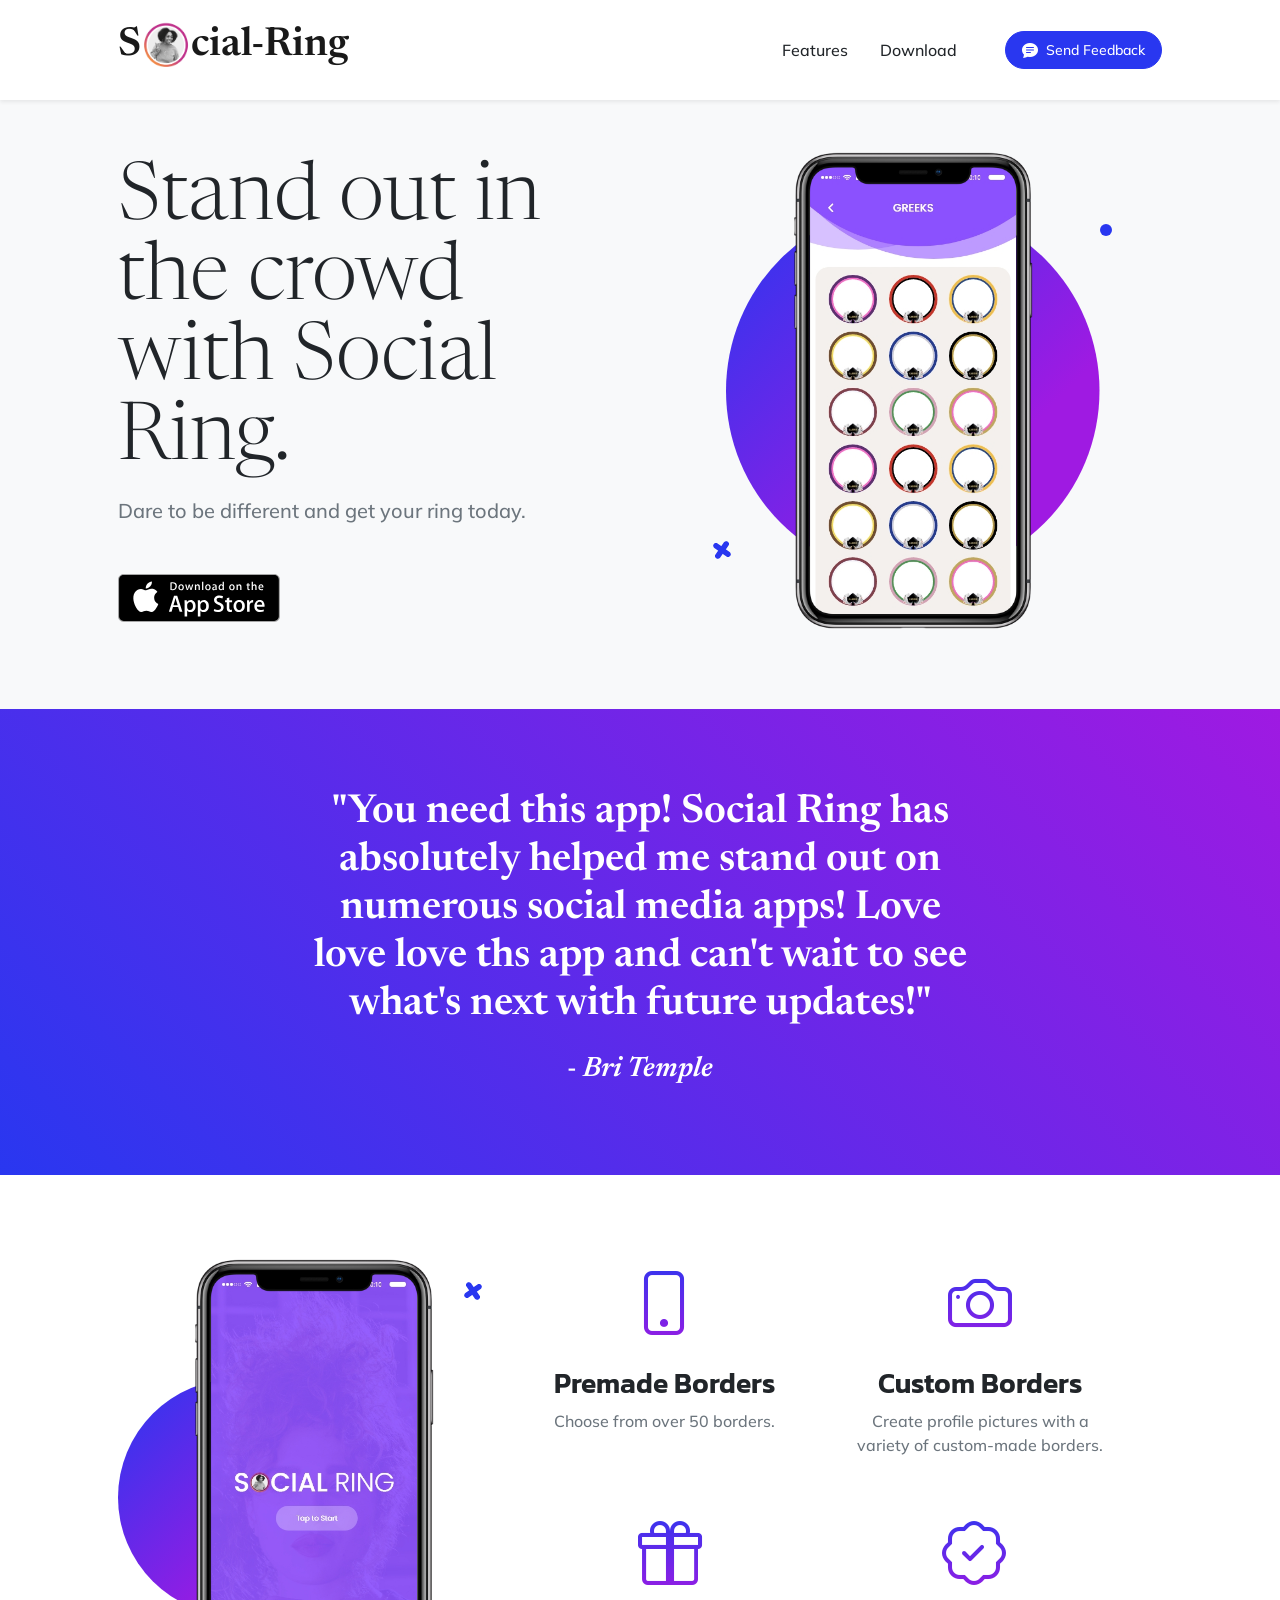
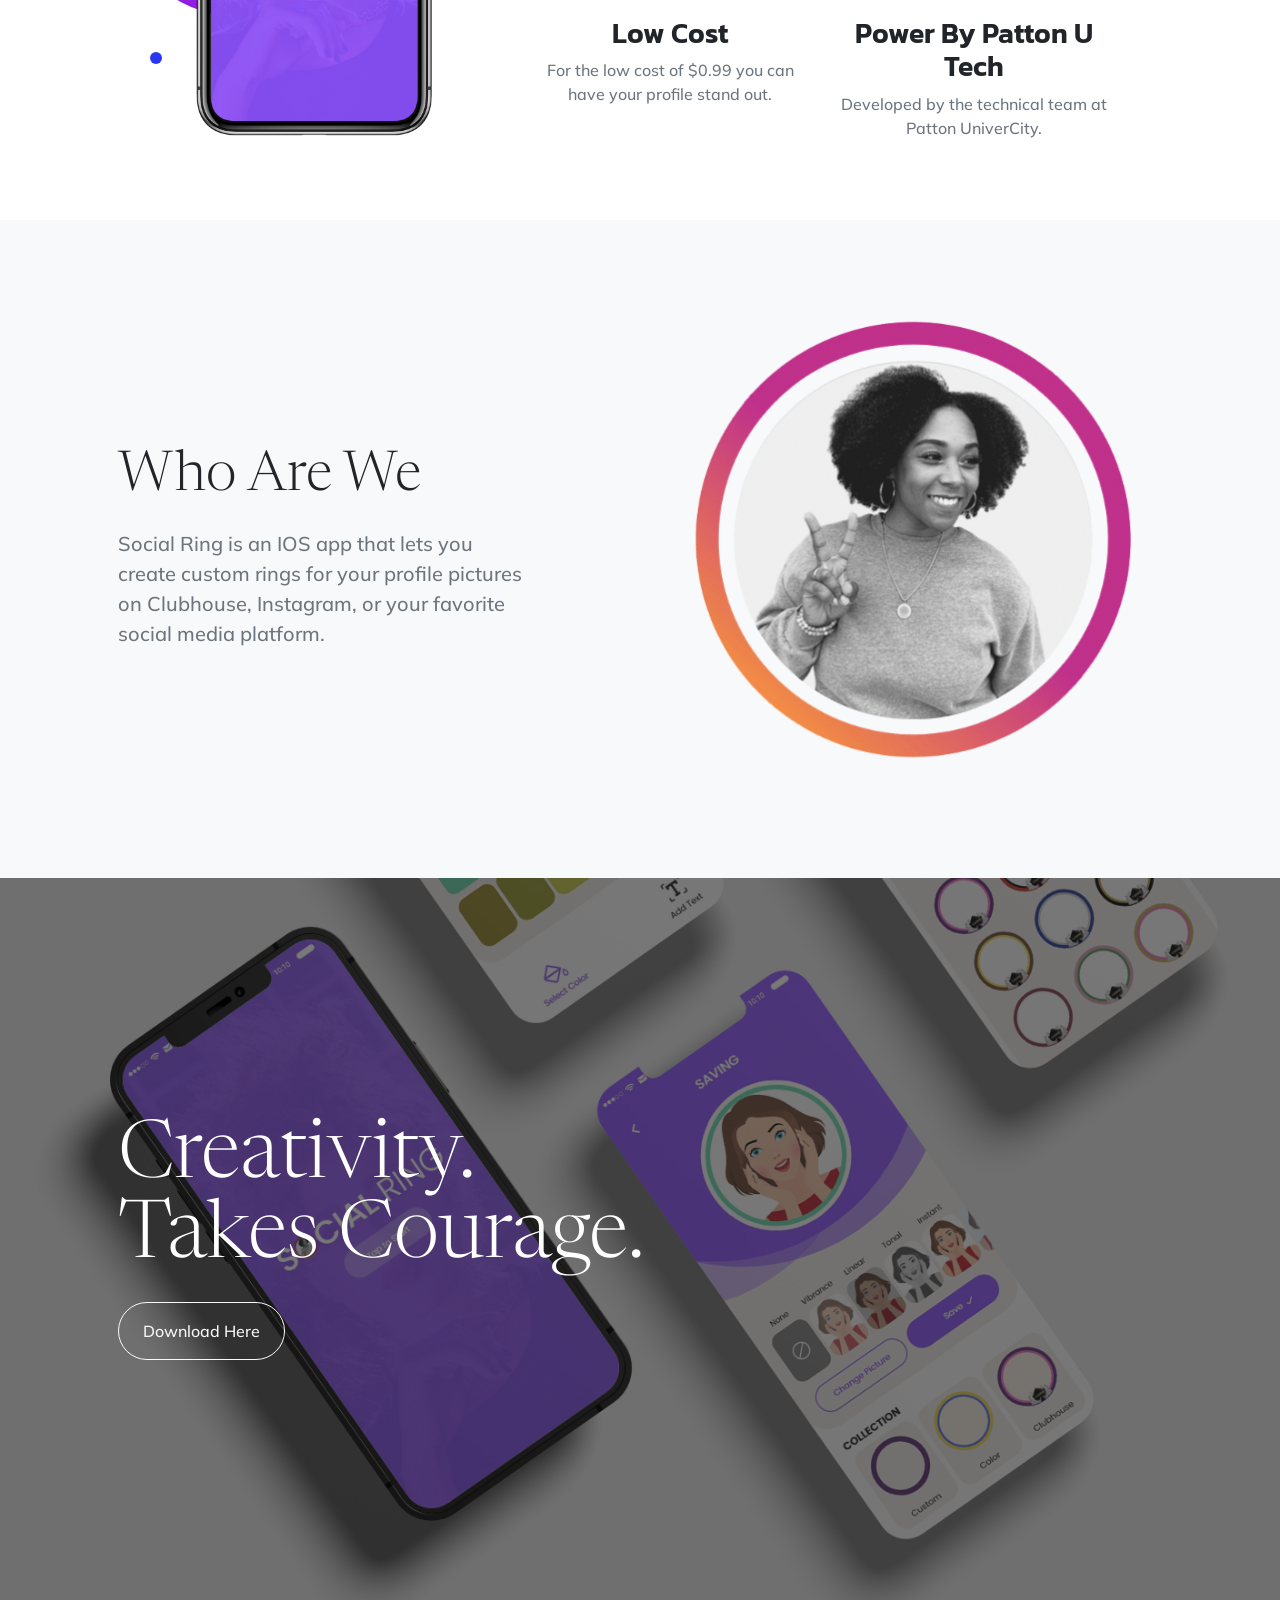
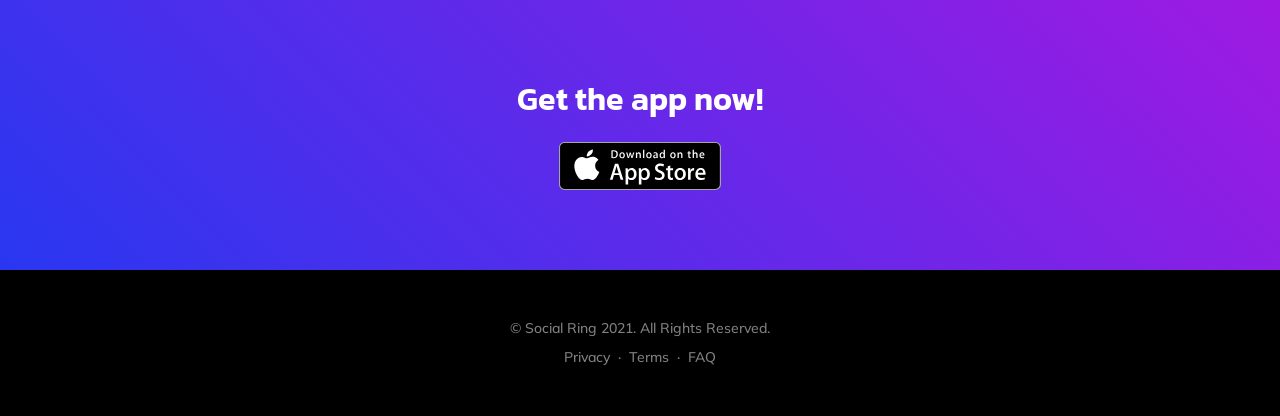
==== index.html @ 3c89b067 "Adj homepage" ====
<!DOCTYPE html>
<html lang="en">
    <head>
        <meta charset="utf-8" />
        <meta name="viewport" content="width=device-width, initial-scale=1, shrink-to-fit=no" />
        <meta name="description" content="Social Ring is an IOS app that lets you create custom rings for your profile pictures on Clubhouse, Instagram, or your favorite social media platform." />
        <meta name="author" content="Patton UniverCity" />
        <title>Social Ring</title>
        <link rel="icon" type="image/x-icon" href="assets/favicon.ico" />
        <!-- Bootstrap icons-->
        <link href="https://cdn.jsdelivr.net/npm/bootstrap-icons@1.5.0/font/bootstrap-icons.css" rel="stylesheet" />
        <!-- Google fonts-->
        <link rel="preconnect" href="https://fonts.gstatic.com" />
        <link href="https://fonts.googleapis.com/css2?family=Newsreader:ital,wght@0,600;1,600&amp;display=swap" rel="stylesheet" />
        <link href="https://fonts.googleapis.com/css2?family=Mulish:ital,wght@0,300;0,500;0,600;0,700;1,300;1,500;1,600;1,700&amp;display=swap" rel="stylesheet" />
        <link href="https://fonts.googleapis.com/css2?family=Kanit:ital,wght@0,400;1,400&amp;display=swap" rel="stylesheet" />
        <!-- Core theme CSS (includes Bootstrap)-->
        <link href="css/styles.css" rel="stylesheet" />
    </head>
    <body id="page-top">
        <!-- Navigation-->
        <nav class="navbar navbar-expand-lg navbar-light fixed-top shadow-sm" id="mainNav">
            <div class="container px-5">
                <a class="navbar-brand fw-bold" href="#page-top">
                    <h1 class="title">S<span><img class="ring" src="/assets/img/social-logo.png" alt="ring" width="50rem"></span>cial-Ring</h1>
                </a>
                <button class="navbar-toggler" type="button" data-bs-toggle="collapse" data-bs-target="#navbarResponsive" aria-controls="navbarResponsive" aria-expanded="false" aria-label="Toggle navigation">
                    Menu
                    <i class="bi-list"></i>
                </button>
                <div class="collapse navbar-collapse" id="navbarResponsive">
                    <ul class="navbar-nav ms-auto me-4 my-3 my-lg-0">
                        <li class="nav-item"><a class="nav-link me-lg-3" href="#features">Features</a></li>
                        <li class="nav-item"><a class="nav-link me-lg-3" href="#download">Download</a></li>
                    </ul>
                    <button class="btn btn-primary rounded-pill px-3 mb-2 mb-lg-0" data-bs-toggle="modal" data-bs-target="#feedbackModal">
                        <span class="d-flex align-items-center">
                            <i class="bi-chat-text-fill me-2"></i>
                            <span class="small">Send Feedback</span>
                        </span>
                    </button>
                </div>
            </div>
        </nav>
        <!-- Mashead header-->
        <header class="masthead">
            <div class="container px-5">
                <div class="row gx-5 align-items-center">
                    <div class="col-lg-6">
                        <!-- Mashead text and app badges-->
                        <div class="mb-5 mb-lg-0 text-center text-lg-start">
                            <h1 class="display-1 lh-1 mb-3">Stand out in the crowd with Social Ring.</h1>
                            <p class="lead fw-normal text-muted mb-5">Dare to be different and get your ring today.</p>
                            <div class="d-flex flex-column flex-lg-row align-items-center">
                                <a href="https://apps.apple.com/us/app/social-ring/id1551446005"><img class="app-badge" src="assets/img/app-store-badge.svg" alt="download button" /></a>
                            </div>
                        </div>
                    </div>
                    <div class="col-lg-6">
                        <!-- Masthead device mockup feature-->
                        <div class="masthead-device-mockup">
                            <svg class="circle" viewBox="0 0 100 100" xmlns="http://www.w3.org/2000/svg">
                                <defs>
                                    <linearGradient id="circleGradient" gradientTransform="rotate(45)">
                                        <stop class="gradient-start-color" offset="0%"></stop>
                                        <stop class="gradient-end-color" offset="100%"></stop>
                                    </linearGradient>
                                </defs>
                                <circle cx="50" cy="50" r="50"></circle></svg
                            ><svg class="shape-1 d-none d-sm-block" viewBox="0 0 240.83 240.83" xmlns="http://www.w3.org/2000/svg">
                                <rect x="-32.54" y="78.39" width="305.92" height="84.05" rx="42.03" transform="translate(120.42 -49.88) rotate(45)"></rect>
                                <rect x="-32.54" y="78.39" width="305.92" height="84.05" rx="42.03" transform="translate(-49.88 120.42) rotate(-45)"></rect></svg
                            ><svg class="shape-2 d-none d-sm-block" viewBox="0 0 100 100" xmlns="http://www.w3.org/2000/svg"><circle cx="50" cy="50" r="50"></circle></svg>
                            <div class="device-wrapper">
                                <div class="device" data-device="iPhoneX" data-orientation="portrait" data-color="black">
                                    <div class="screen bg-black">
                                        <!-- PUT CONTENTS HERE:-->
                                        <!-- * * This can be a video, image, or just about anything else.-->
                                        <!-- * * Set the max width of your media to 100% and the height to-->
                                        <!-- * * 100% like the demo example below.-->
                                        <img src="/assets/img/greeks.jpg" alt="greeks category" style="max-width: 100%; height: 100%">
                                        <!-- <video muted="muted" autoplay="" loop="" style="max-width: 100%; height: 100%"><source src="assets/img/demo-screen.mp4" type="video/mp4" /></video> -->
                                    </div>
                                </div>
                            </div>
                        </div>
                    </div>
                </div>
            </div>
        </header>
        <!-- Quote/testimonial aside-->
        <aside class="text-center bg-gradient-primary-to-secondary">
            <div class="container px-5">
                <div class="row gx-5 justify-content-center">
                    <div class="col-xl-8">
                        <div class="h2 fs-1 text-white mb-4">"You need this app! Social Ring has absolutely helped me stand out on numerous social media apps! Love love love ths app and can't wait to see what's next with future updates!"</div>
                        <!-- <img src="assets/img/tnw-logo.svg" alt="..." style="height: 3rem" /> -->
                        <h3 class="text-white">-<em> Bri Temple</em></h3>
                    </div>
                </div>
            </div>
        </aside>
        <!-- App features section-->
        <section id="features">
            <div class="container px-5">
                <div class="row gx-5 align-items-center">
                    <div class="col-lg-8 order-lg-1 mb-5 mb-lg-0">
                        <div class="container-fluid px-5">
                            <div class="row gx-5">
                                <div class="col-md-6 mb-5">
                                    <!-- Feature item-->
                                    <div class="text-center">
                                        <i class="bi-phone icon-feature text-gradient d-block mb-3"></i>
                                        <h3 class="font-alt">Premade Borders</h3>
                                        <p class="text-muted mb-0">Choose from over 50 borders.</p>
                                    </div>
                                </div>
                                <div class="col-md-6 mb-5">
                                    <!-- Feature item-->
                                    <div class="text-center">
                                        <i class="bi-camera icon-feature text-gradient d-block mb-3"></i>
                                        <h3 class="font-alt">Custom Borders</h3>
                                        <p class="text-muted mb-0">Create profile pictures with a variety of custom-made borders.</p>
                                    </div>
                                </div>
                            </div>
                            <div class="row">
                                <div class="col-md-6 mb-5 mb-md-0">
                                    <!-- Feature item-->
                                    <div class="text-center">
                                        <i class="bi-gift icon-feature text-gradient d-block mb-3"></i>
                                        <h3 class="font-alt">Low Cost</h3>
                                        <p class="text-muted mb-0">For the low cost of $0.99 you can have your profile stand out.</p>
                                    </div>
                                </div>
                                <div class="col-md-6">
                                    <!-- Feature item-->
                                    <div class="text-center">
                                        <i class="bi-patch-check icon-feature text-gradient d-block mb-3"></i>
                                        <h3 class="font-alt">Power By Patton U Tech</h3>
                                        <p class="text-muted mb-0">Developed by the technical team at Patton UniverCity.</p>
                                    </div>
                                </div>
                            </div>
                        </div>
                    </div>
                    <div class="col-lg-4 order-lg-0">
                        <!-- Features section device mockup-->
                        <div class="features-device-mockup">
                            <svg class="circle" viewBox="0 0 100 100" xmlns="http://www.w3.org/2000/svg">
                                <defs>
                                    <linearGradient id="circleGradient" gradientTransform="rotate(45)">
                                        <stop class="gradient-start-color" offset="0%"></stop>
                                        <stop class="gradient-end-color" offset="100%"></stop>
                                    </linearGradient>
                                </defs>
                                <circle cx="50" cy="50" r="50"></circle></svg
                            ><svg class="shape-1 d-none d-sm-block" viewBox="0 0 240.83 240.83" xmlns="http://www.w3.org/2000/svg">
                                <rect x="-32.54" y="78.39" width="305.92" height="84.05" rx="42.03" transform="translate(120.42 -49.88) rotate(45)"></rect>
                                <rect x="-32.54" y="78.39" width="305.92" height="84.05" rx="42.03" transform="translate(-49.88 120.42) rotate(-45)"></rect></svg
                            ><svg class="shape-2 d-none d-sm-block" viewBox="0 0 100 100" xmlns="http://www.w3.org/2000/svg"><circle cx="50" cy="50" r="50"></circle></svg>
                            <div class="device-wrapper">
                                <div class="device" data-device="iPhoneX" data-orientation="portrait" data-color="black">
                                    <div class="screen bg-black">
                                        <!-- PUT CONTENTS HERE:-->
                                        <!-- * * This can be a video, image, or just about anything else.-->
                                        <!-- * * Set the max width of your media to 100% and the height to-->
                                        <!-- * * 100% like the demo example below.-->
                                        <img src="/assets/img/splash.jpg" style="max-width: 100%; height: 100%" alt="splash page">
                                        <!-- <video muted="muted" autoplay="" loop="" style="max-width: 100%; height: 100%"><source src="assets/img/demo-screen.mp4" type="video/mp4" /></video> -->
                                    </div>
                                </div>
                            </div>
                        </div>
                    </div>
                </div>
            </div>
        </section>
        <!-- Basic features section-->
        <section class="bg-light">
            <div class="container px-5">
                <div class="row gx-5 align-items-center justify-content-center justify-content-lg-between">
                    <div class="col-12 col-lg-5">
                        <h2 class="display-4 lh-1 mb-4">Who Are We</h2>
                        <p class="lead fw-normal text-muted mb-5 mb-lg-0">Social Ring is an IOS app that lets you create custom rings for your profile pictures on Clubhouse, Instagram, or your favorite social media platform.</p>
                    </div>
                    <div class="col-sm-8 col-md-6">
                        <div class="px-5 px-sm-0"><img class="img-fluid rounded-circle" src="/assets/img/social-logo.png" alt="Logo" /></div>
                    </div>
                </div>
            </div>
        </section>
        <!-- Call to action section-->
        <section class="cta">
            <div class="cta-content">
                <div class="container px-5">
                    <h2 class="text-white display-1 lh-1 mb-4">
                        Creativity.
                        <br />
                        Takes Courage.
                    </h2>
                    <a class="btn btn-outline-light py-3 px-4 rounded-pill" href="https://apps.apple.com/us/app/social-ring/id1551446005" target="_blank">Download Here</a>
                </div>
            </div>
        </section>
        <!-- App badge section-->
        <section class="bg-gradient-primary-to-secondary" id="download">
            <div class="container px-5">
                <h2 class="text-center text-white font-alt mb-4">Get the app now!</h2>
                <div class="d-flex flex-column flex-lg-row align-items-center justify-content-center">
                    <a href="https://apps.apple.com/us/app/social-ring/id1551446005"><img class="app-badge" src="assets/img/app-store-badge.svg" alt="..." /></a>
                </div>
            </div>
        </section>
        <!-- Footer-->
        <footer class="bg-black text-center py-5">
            <div class="container px-5">
                <div class="text-white-50 small">
                    <div class="mb-2">&copy; Social Ring 2021. All Rights Reserved.</div>
                    <a href="policy.html">Privacy</a>
                    <span class="mx-1">&middot;</span>
                    <a href="terms.html">Terms</a>
                    <span class="mx-1">&middot;</span>
                    <a href="#!">FAQ</a>
                </div>
            </div>
        </footer>
        <!-- Feedback Modal-->
        <div class="modal fade" id="feedbackModal" tabindex="-1" aria-labelledby="feedbackModalLabel" aria-hidden="true">
            <div class="modal-dialog modal-dialog-centered">
                <div class="modal-content">
                    <div class="modal-header bg-gradient-primary-to-secondary p-4">
                        <h5 class="modal-title font-alt text-white" id="feedbackModalLabel">Send feedback</h5>
                        <button class="btn-close btn-close-white" type="button" data-bs-dismiss="modal" aria-label="Close"></button>
                    </div>
                    <div class="modal-body border-0 p-4">
                        <form id="contactForm" data-sb-form-api-token="API_TOKEN">
                            <!-- Name input-->
                            <div class="form-floating mb-3">
                                <input class="form-control" id="name" type="text" placeholder="Enter your name..." data-sb-validations="required" />
                                <label for="name">Full name</label>
                                <div class="invalid-feedback" data-sb-feedback="name:required">A name is required.</div>
                            </div>
                            <!-- Email address input-->
                            <div class="form-floating mb-3">
                                <input class="form-control" id="email" type="email" placeholder="name@example.com" data-sb-validations="required,email" />
                                <label for="email">Email address</label>
                                <div class="invalid-feedback" data-sb-feedback="email:required">An email is required.</div>
                                <div class="invalid-feedback" data-sb-feedback="email:email">Email is not valid.</div>
                            </div>
                            <!-- Phone number input-->
                            <div class="form-floating mb-3">
                                <input class="form-control" id="phone" type="tel" placeholder="(123) 456-7890" data-sb-validations="required" />
                                <label for="phone">Phone number</label>
                                <div class="invalid-feedback" data-sb-feedback="phone:required">A phone number is required.</div>
                            </div>
                            <!-- Message input-->
                            <div class="form-floating mb-3">
                                <textarea class="form-control" id="message" type="text" placeholder="Enter your message here..." style="height: 10rem" data-sb-validations="required"></textarea>
                                <label for="message">Message</label>
                                <div class="invalid-feedback" data-sb-feedback="message:required">A message is required.</div>
                            </div>
                            <!-- Submit success message-->
                            <!---->
                            <!-- This is what your users will see when the form-->
                            <!-- has successfully submitted-->
                            <div class="d-none" id="submitSuccessMessage">
                                <div class="text-center mb-3">
                                    <div class="fw-bolder">Form submission successful!</div>
                                    To activate this form, sign up at
                                    <br />
                                    <a href=""></a>
                                </div>
                            </div>
                            <!-- Submit error message-->
                            <!---->
                            <!-- This is what your users will see when there is-->
                            <!-- an error submitting the form-->
                            <div class="d-none" id="submitErrorMessage"><div class="text-center text-danger mb-3">Error sending message!</div></div>
                            <!-- Submit Button-->
                            <div class="d-grid"><button class="btn btn-primary rounded-pill btn-lg disabled" id="submitButton" type="submit">Submit</button></div>
                        </form>
                    </div>
                </div>
            </div>
        </div>
        <!-- Bootstrap core JS-->
        <script src="https://cdn.jsdelivr.net/npm/bootstrap@5.0.2/dist/js/bootstrap.bundle.min.js"></script>
        <!-- Core theme JS-->
        <script src="js/scripts.js"></script>
        <!-- * * * * * * * * * * * * * * * * * * * * * * * * * * * * * * * * * * * * * * * *-->
        <!-- * *                               SB Forms JS                               * *-->
        <!-- * * Activate your form at https://startbootstrap.com/solution/contact-forms * *-->
        <!-- * * * * * * * * * * * * * * * * * * * * * * * * * * * * * * * * * * * * * * * *-->
        <script src="https://cdn.startbootstrap.com/sb-forms-latest.js"></script>
    </body>
</html>
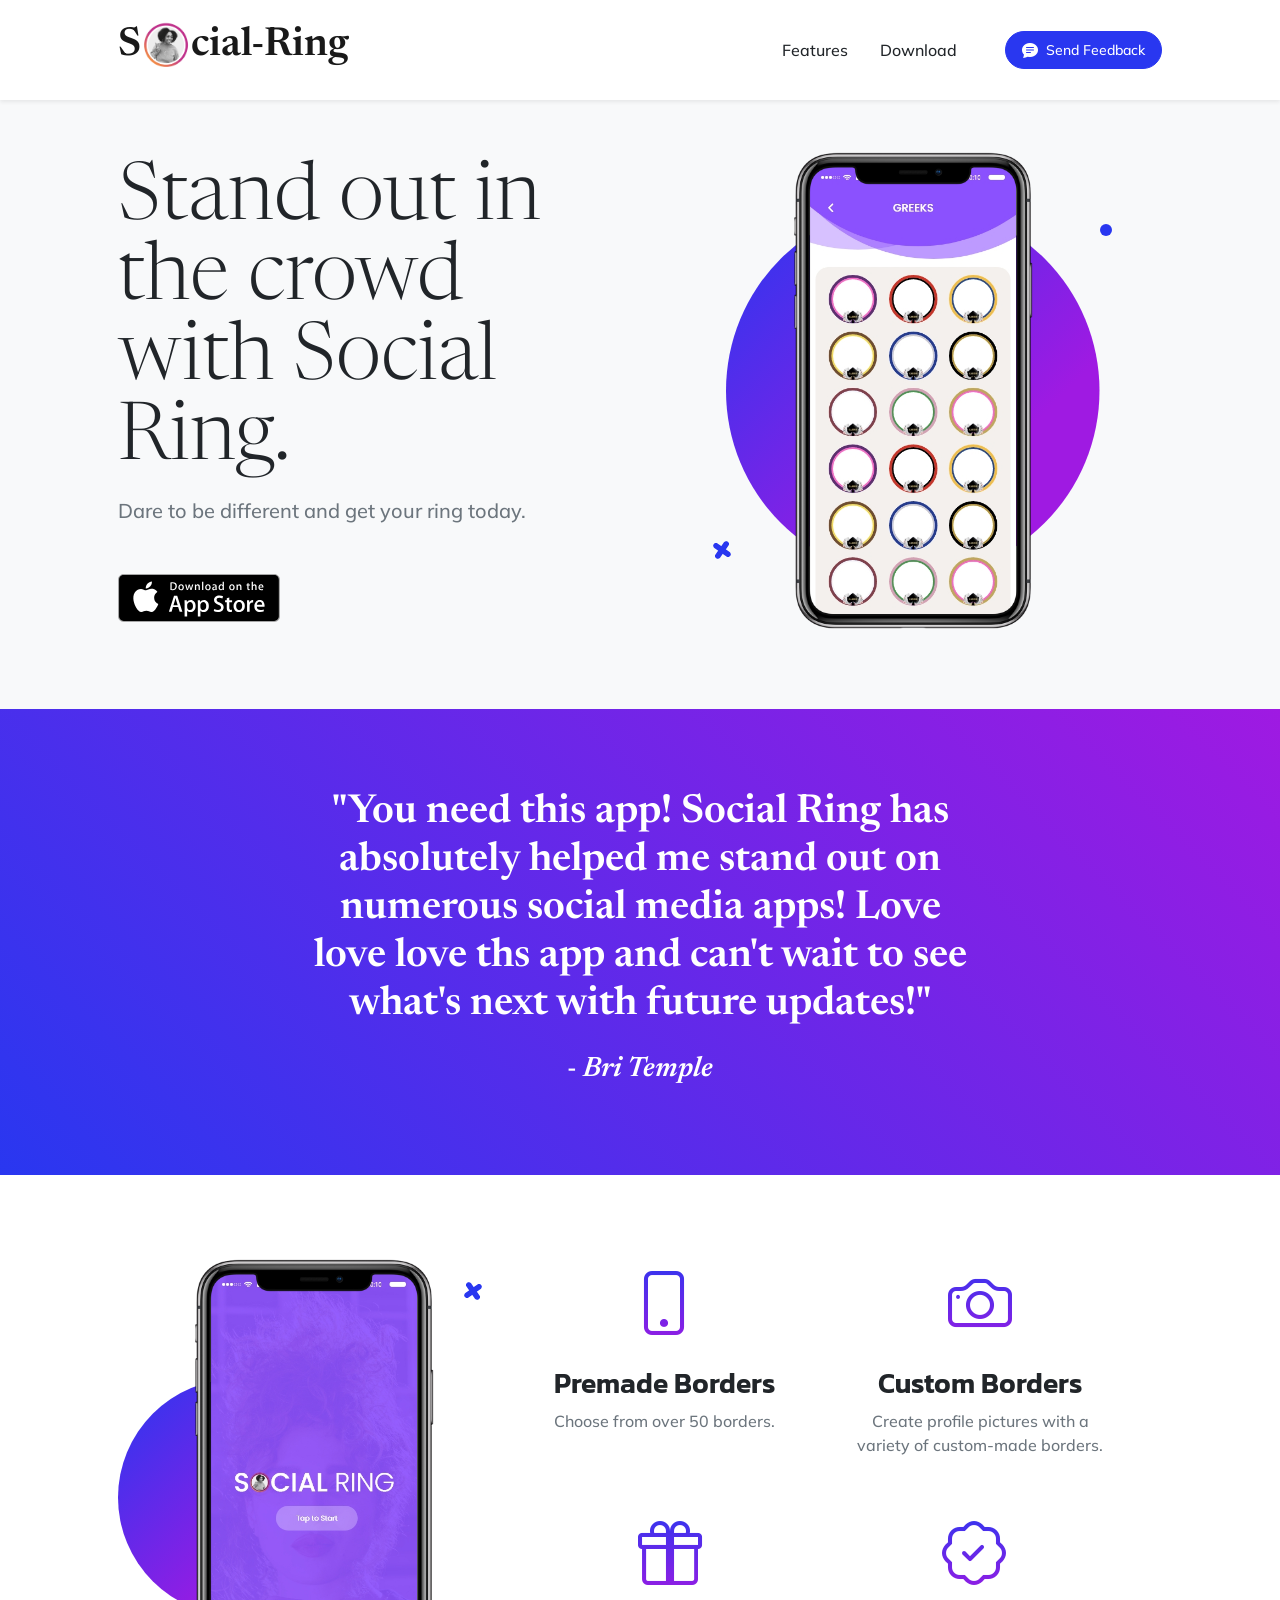
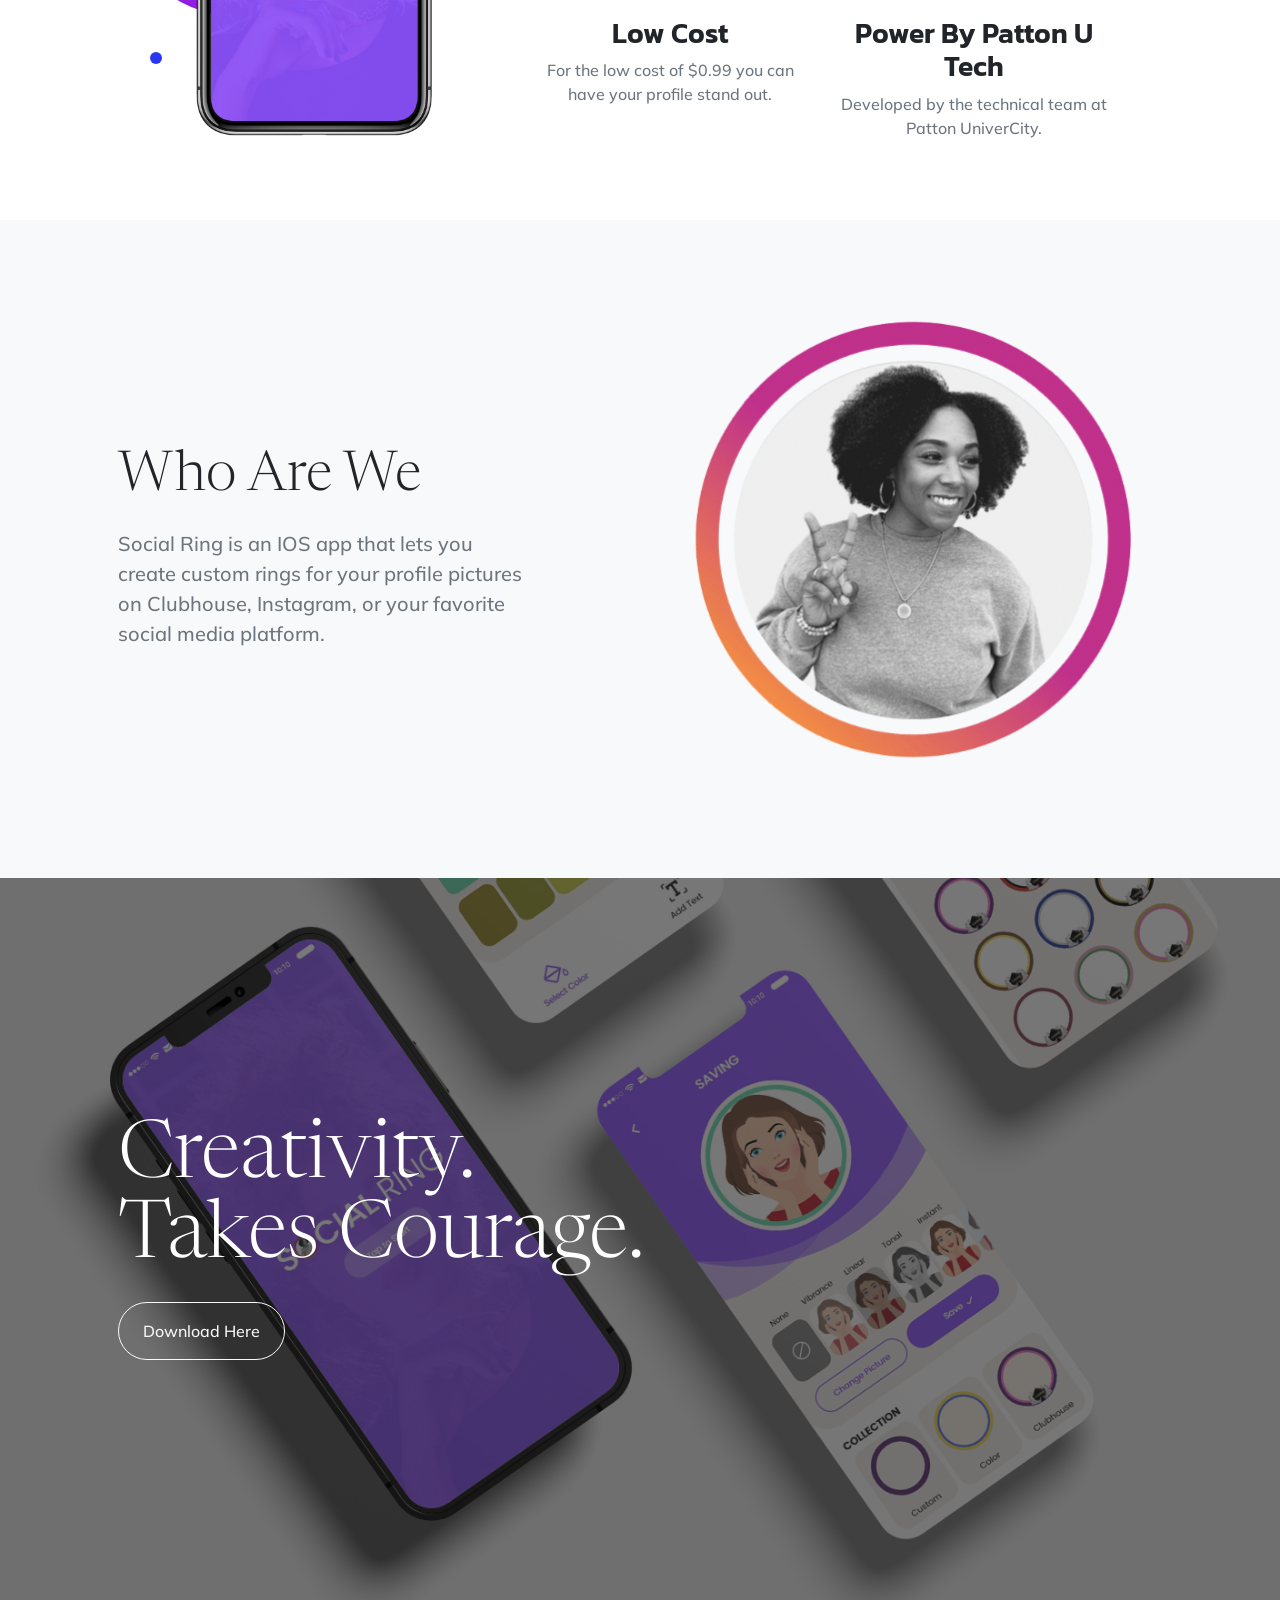
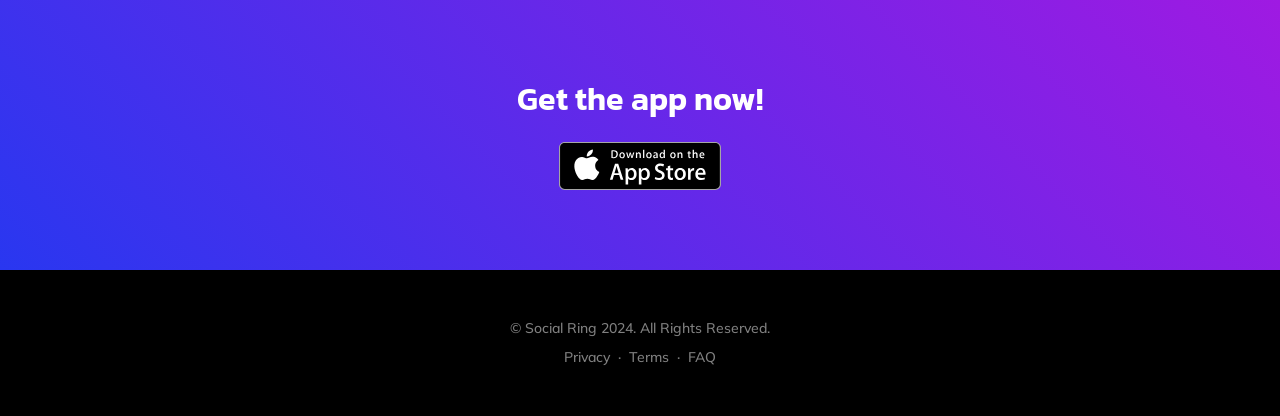
==== commit 1c784031: "Update index.html" ====
--- a/index.html
+++ b/index.html
@@ -216,7 +216,7 @@
         <footer class="bg-black text-center py-5">
             <div class="container px-5">
                 <div class="text-white-50 small">
-                    <div class="mb-2">&copy; Social Ring 2021. All Rights Reserved.</div>
+                    <div class="mb-2">&copy; Social Ring 2024. All Rights Reserved.</div>
                     <a href="policy.html">Privacy</a>
                     <span class="mx-1">&middot;</span>
                     <a href="terms.html">Terms</a>
@@ -234,31 +234,31 @@
                         <button class="btn-close btn-close-white" type="button" data-bs-dismiss="modal" aria-label="Close"></button>
                     </div>
                     <div class="modal-body border-0 p-4">
-                        <form id="contactForm" data-sb-form-api-token="API_TOKEN">
+                        <form id="contactForm" data-netlify="true">
                             <!-- Name input-->
                             <div class="form-floating mb-3">
-                                <input class="form-control" id="name" type="text" placeholder="Enter your name..." data-sb-validations="required" />
+                                <input class="form-control" id="name" type="text" placeholder="Enter your name..." name="name" />
                                 <label for="name">Full name</label>
                                 <div class="invalid-feedback" data-sb-feedback="name:required">A name is required.</div>
                             </div>
                             <!-- Email address input-->
                             <div class="form-floating mb-3">
-                                <input class="form-control" id="email" type="email" placeholder="name@example.com" data-sb-validations="required,email" />
+                                <input class="form-control" id="email" type="email" placeholder="name@example.com" name="email" />
                                 <label for="email">Email address</label>
-                                <div class="invalid-feedback" data-sb-feedback="email:required">An email is required.</div>
-                                <div class="invalid-feedback" data-sb-feedback="email:email">Email is not valid.</div>
+                                <div class="invalid-feedback" >An email is required.</div>
+                                <div class="invalid-feedback" >Email is not valid.</div>
                             </div>
                             <!-- Phone number input-->
                             <div class="form-floating mb-3">
-                                <input class="form-control" id="phone" type="tel" placeholder="(123) 456-7890" data-sb-validations="required" />
+                                <input class="form-control" id="phone" name="tel" type="tel" placeholder="(123) 456-7890" data-sb-validations="required" />
                                 <label for="phone">Phone number</label>
-                                <div class="invalid-feedback" data-sb-feedback="phone:required">A phone number is required.</div>
+                                <div class="invalid-feedback" >A phone number is required.</div>
                             </div>
                             <!-- Message input-->
                             <div class="form-floating mb-3">
-                                <textarea class="form-control" id="message" type="text" placeholder="Enter your message here..." style="height: 10rem" data-sb-validations="required"></textarea>
+                                <textarea class="form-control" id="message" name="message" type="text" placeholder="Enter your message here..." style="height: 10rem" data-sb-validations="required"></textarea>
                                 <label for="message">Message</label>
-                                <div class="invalid-feedback" data-sb-feedback="message:required">A message is required.</div>
+                                <div class="invalid-feedback" >A message is required.</div>
                             </div>
                             <!-- Submit success message-->
                             <!---->
@@ -278,7 +278,7 @@
                             <!-- an error submitting the form-->
                             <div class="d-none" id="submitErrorMessage"><div class="text-center text-danger mb-3">Error sending message!</div></div>
                             <!-- Submit Button-->
-                            <div class="d-grid"><button class="btn btn-primary rounded-pill btn-lg disabled" id="submitButton" type="submit">Submit</button></div>
+                            <div class="d-grid"><button class="btn btn-primary rounded-pill btn-lg" id="submitButton" type="submit">Submit</button></div>
                         </form>
                     </div>
                 </div>
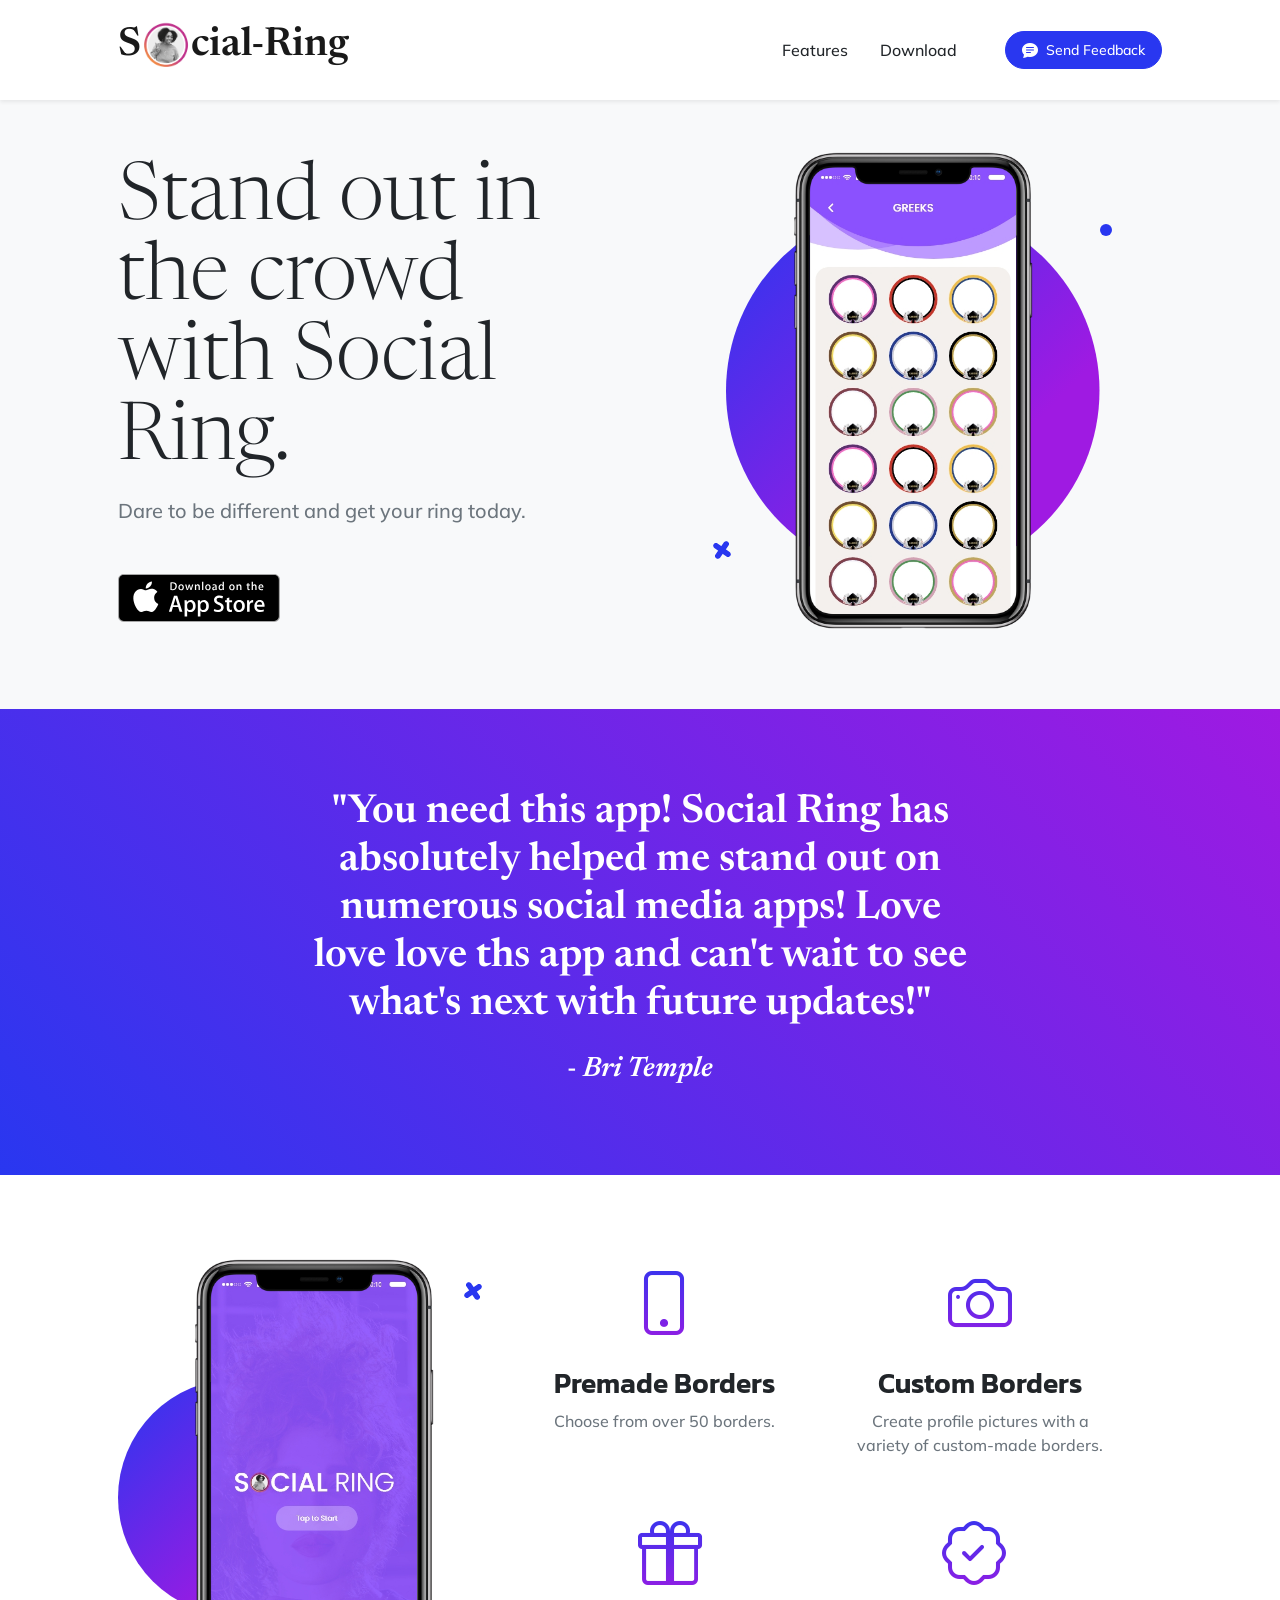
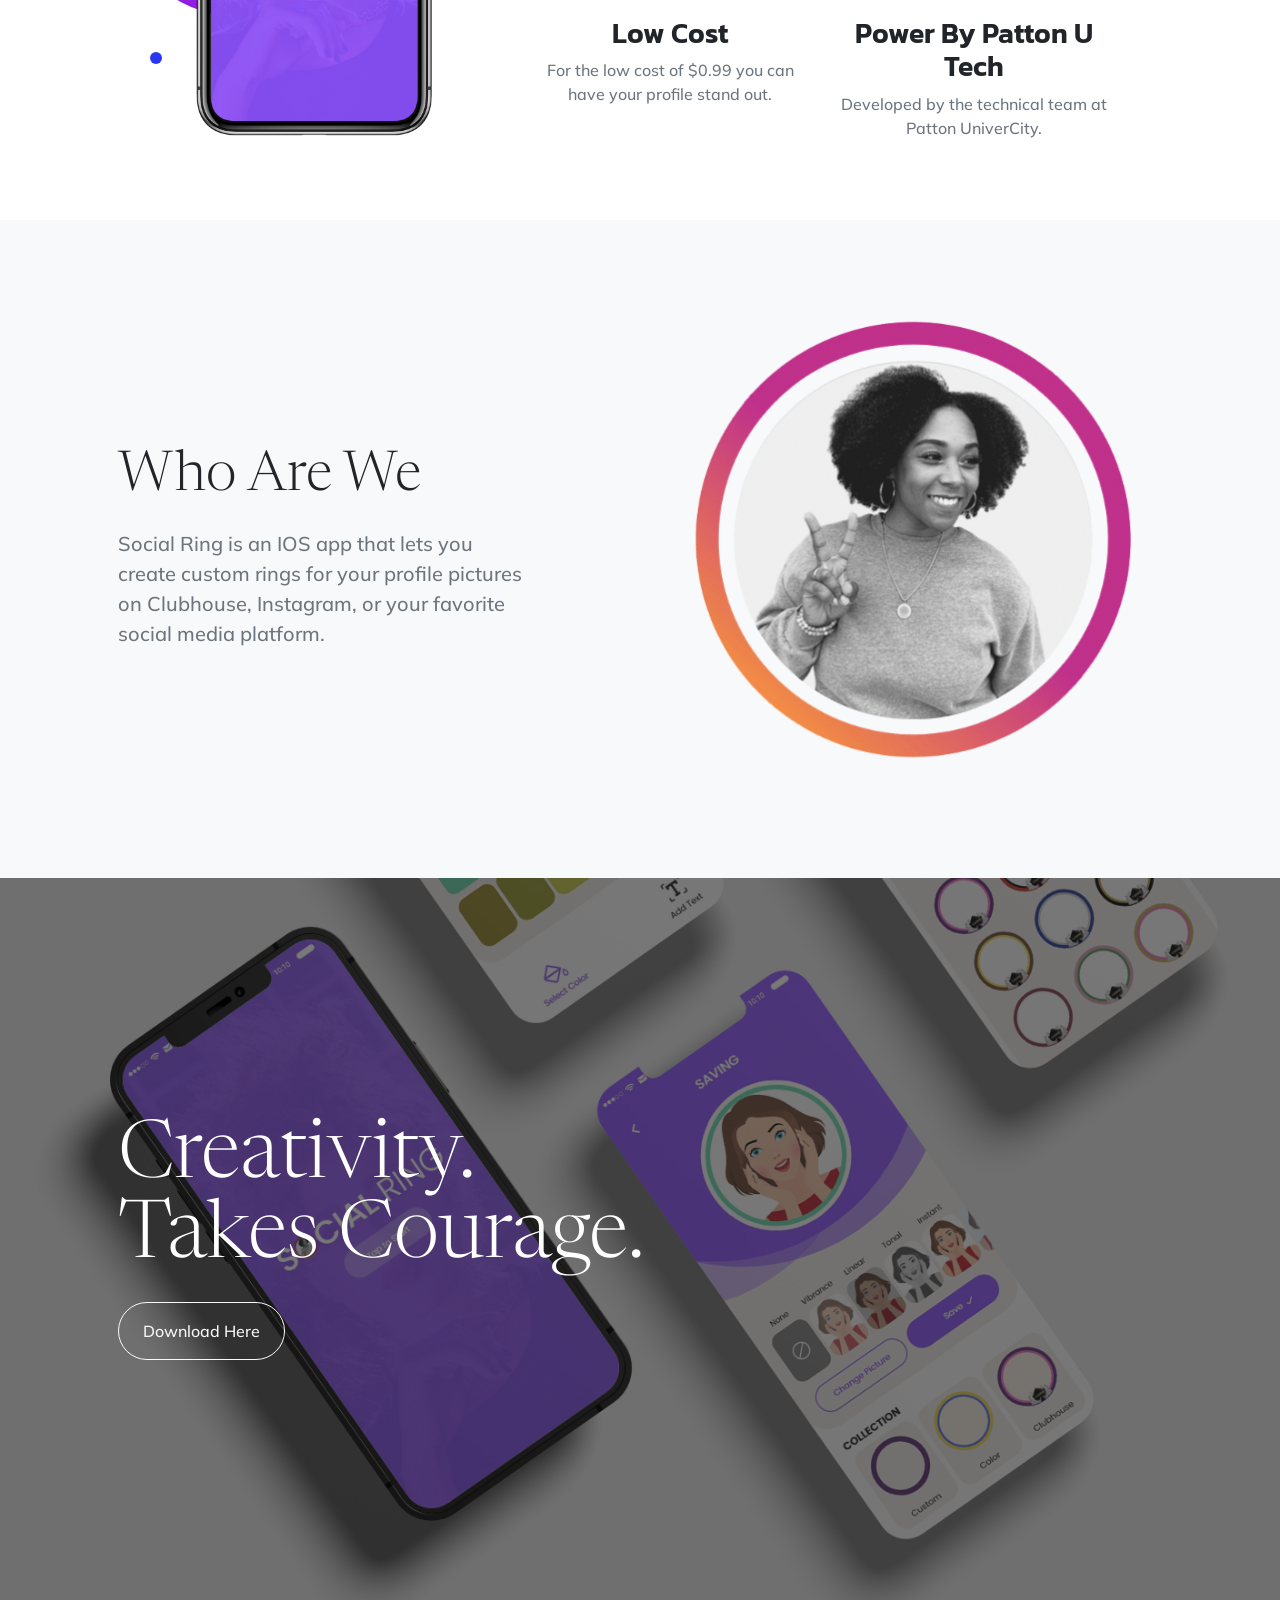
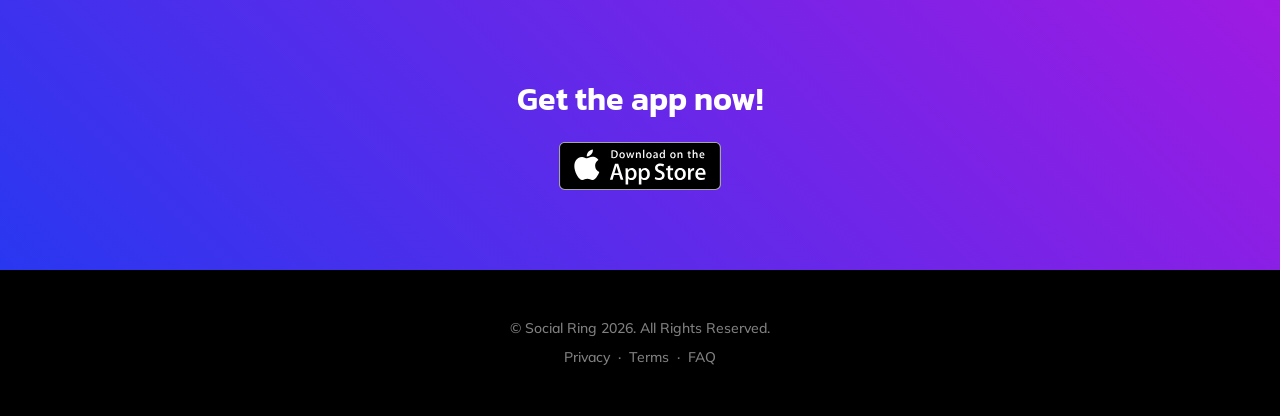
==== commit 73588946: "Update file permissions and modify footer content in index.html - Changed file permissions for multi" ====
--- a/index.html
+++ b/index.html
@@ -4,7 +4,7 @@
         <meta charset="utf-8" />
         <meta name="viewport" content="width=device-width, initial-scale=1, shrink-to-fit=no" />
         <meta name="description" content="Social Ring is an IOS app that lets you create custom rings for your profile pictures on Clubhouse, Instagram, or your favorite social media platform." />
-        <meta name="author" content="Patton UniverCity" />
+        <meta name="author" content="Dominique Hosea" />
         <title>Social Ring</title>
         <link rel="icon" type="image/x-icon" href="assets/favicon.ico" />
         <!-- Bootstrap icons-->
@@ -216,10 +216,10 @@
         <footer class="bg-black text-center py-5">
             <div class="container px-5">
                 <div class="text-white-50 small">
-                    <div class="mb-2">&copy; Social Ring 2024. All Rights Reserved.</div>
-                    <a href="policy.html">Privacy</a>
+                    <div class="mb-2">&copy; Social Ring 2026. All Rights Reserved.</div>
+                    <a href="/privacy">Privacy</a>
                     <span class="mx-1">&middot;</span>
-                    <a href="terms.html">Terms</a>
+                    <a href="/terms">Terms</a>
                     <span class="mx-1">&middot;</span>
                     <a href="#!">FAQ</a>
                 </div>
